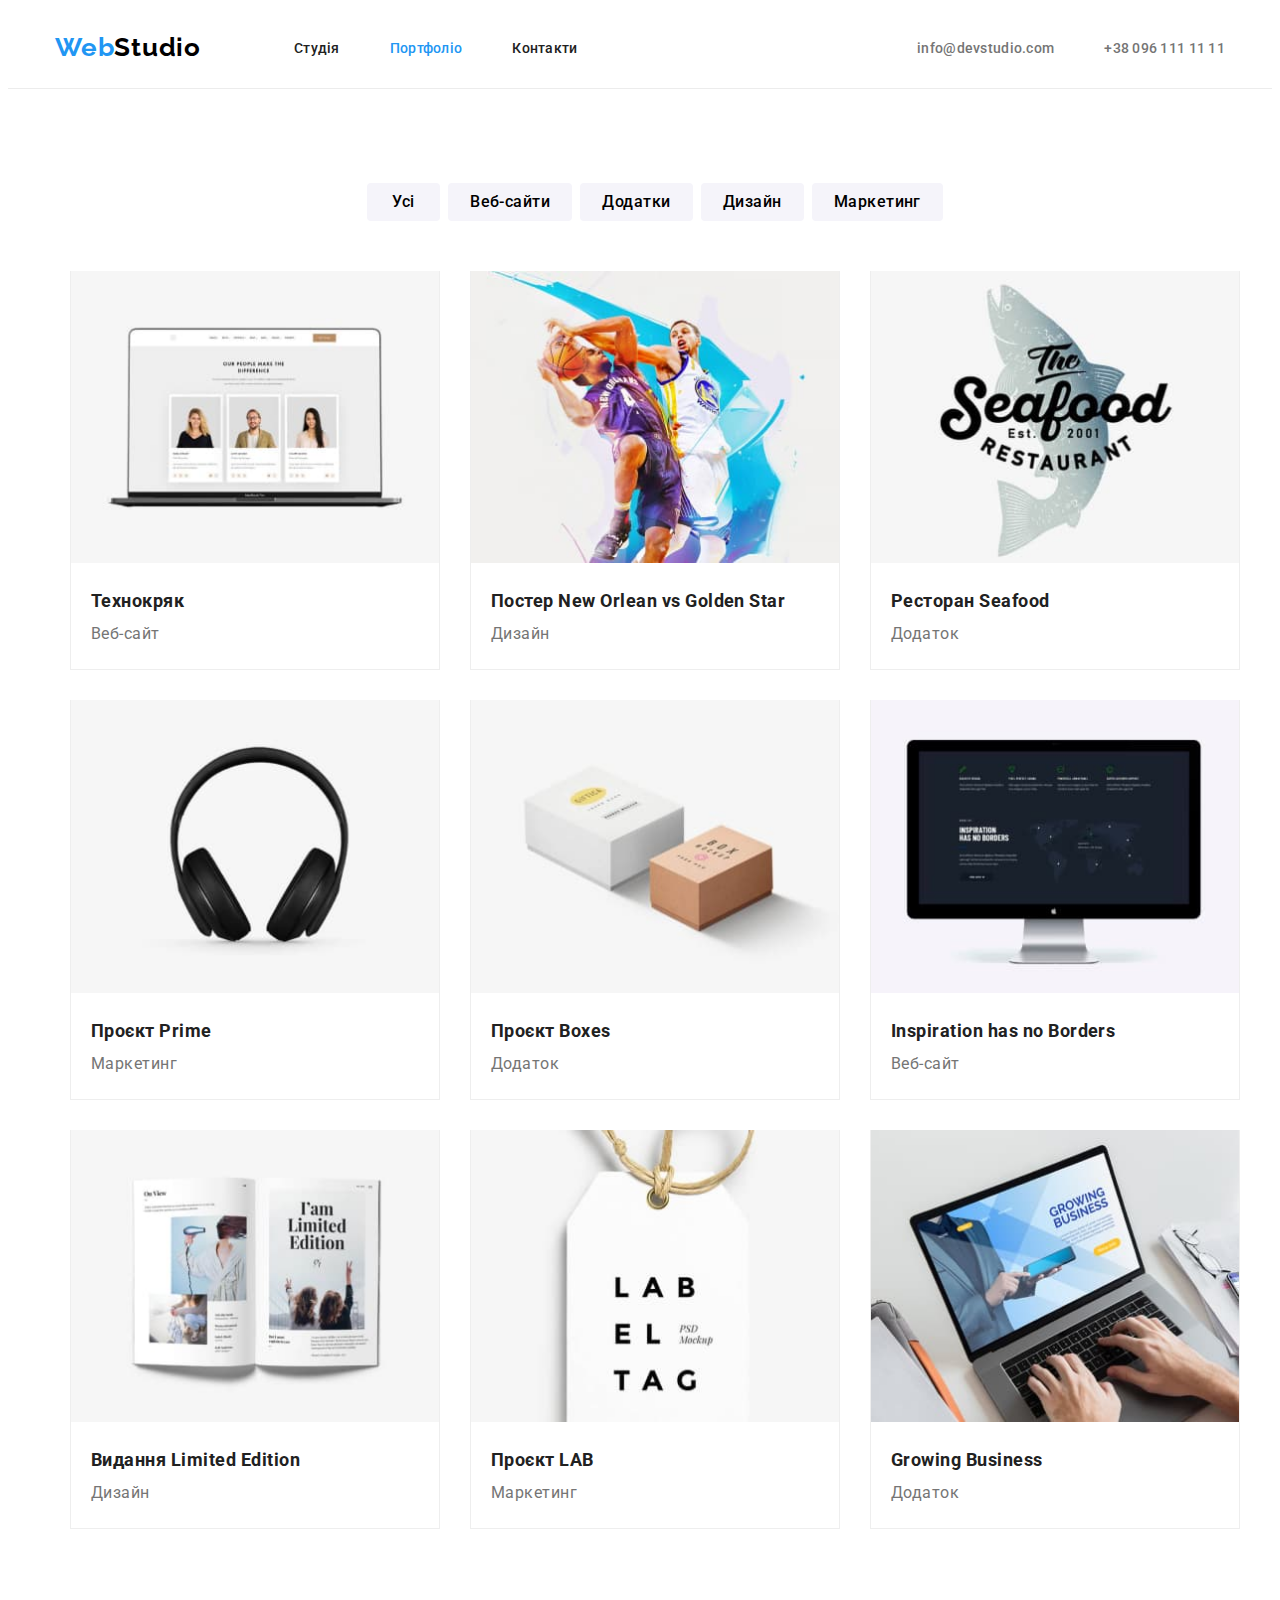
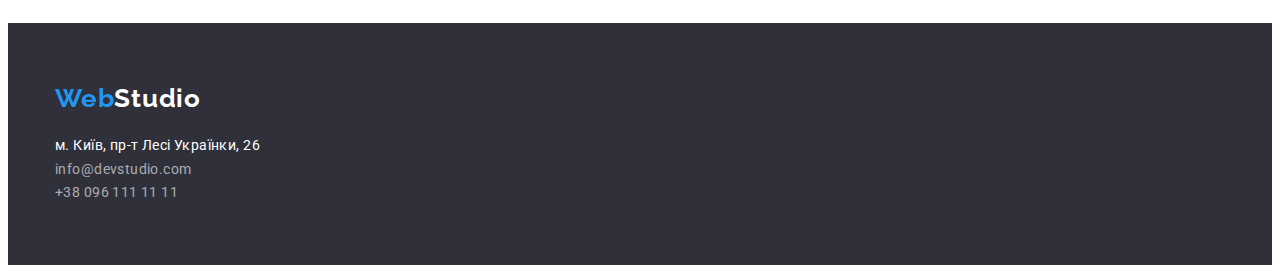
==== portfolio.html @ 22f0b0d0 "редагував згідно другою дз" ====
<!DOCTYPE html>
<html lang="uk">

<head>
  <meta charset="UTF-8" />
  <meta http-equiv="X-UA-Compatible" content="IE=edge" />
  <meta name="viewport" content="width=device-width, initial-scale=1.0" />
  <title>WebStudio-Portfolio</title>
  <link href="https://fonts.googleapis.com/css2?family=Raleway:wght@700&family=Roboto:wght@400;500;700;900&display=swap"
    rel="stylesheet" />
  <link rel="stylesheet" href="./css/styles.css" />
</head>

<body>
  <header class="header">
    <div class="container flex-container">
      <nav class="nav">

        <a href="./index.html" lang="en" class="logo"><span class="logo-link">Web</span><span></span>Studio</a>
        <ul class="nav-links list">
          <li class="item">
            <a href="./index.html" class="link">Студія</a>
          </li>
          <li class="item">
            <a href="./portfolio.html" class="link  current">Портфоліо</a>
          </li>
          <li class="item"><a href="" class="link">Контакти</a></li>
        </ul>
        

      </nav>
      <div class="contacts flex-container">
        <ul class="nav-contacts list">
          <li>
            <a href="mailto:info@devstudio.com" class="contact link link">info@devstudio.com</a>
          </li>
          <li>
            <a href="tel:+380961111111" class="contact link link">+38 096 111 11 11</a>
          </li>
        </ul>
      </div>
    </div>
  </header>
  <main>
    <section class="container section">
      <!-- Портфоліо -->
      <h1 class="visually-hidden">Портфоліо</h1>
      <div class="container">
        <ul class="buttons list">
          <li class="item">
            <button type="button" class="button primaru">Усі</button>
          </li>
          <li class="item">
            <button type="button" class="button primaru">Веб-сайти</button>
          </li>
          <li class="item">
            <button type="button" class="button primaru">Додатки</button>
          </li>
          <li class="item">
            <button type="button" class="button primaru">Дизайн</button>
          </li>
          <li class="item">
            <button type="button" class="button primaru">Маркетинг</button>
          </li>
        </ul>
      </div>
    
      <div class="container">
        <ul class="portfolio card-set">
          
          <li class="item border">
            <article class="card">
              <div class="card-portfolio">
                <a href="" class="portfolio-link link">
                  <img src="./images/portfolio/laptop.jpg" alt="ноутбук з зображенням веб-сторінки" width="370" />
                  <div class="text">
                    <h2>Технокряк</h2>
                    <p class="portfolio-subtitle">Веб-сайт</p>
                  </div>
                </a>
              </div>
            </article>
          </li>

          <li class="item border">
            <article class="card">
              <div class="card-portfolio">
                <a href="" class="portfolio-link link">
                  <img src="./images/portfolio/basketball.jpg" alt="два хлоаця грають в баскетбол" width="370" />
                  <!--не знаю як змінити мову на англійську, якщо в рядку перше слово "постер" українською  -->
                  <div class="text">
                    <h2>Постер New Orlean vs Golden Star</h2>
                    <p class="portfolio-subtitle">Дизайн</p>
                  </div>
                </a>
              </div>
            </article>
          </li>

          <li class="item border">
            <article class="card">
              <div class="card-portfolio">
                <a href="" class="portfolio-link link">
                  <img src="./images/portfolio/seafood.jpg"
                    alt="логотип ресторану з однотонним лососем на задньому фоні" width="370" />
                  <!-- те саме питання з мовою заголовку -->
                  <div class="text">
                    <h2>Ресторан Seafood</h2>
                    <p class="portfolio-subtitle">Додаток</p>
                  </div>
                </a>
              </div>
            </article>
          </li>

          <li class="item border">
            <article class="card">
              <div class="card-portfolio">
                <a href="" class="portfolio-link link">
                  <img src="./images/portfolio/headphones.jpg" alt="навушники" width="370" />
                  <div class="text">
                    <h2>Проєкт Prime</h2>
                    <p class="portfolio-subtitle">Маркетинг</p>
                  </div>
                </a>
              </div>
            </article>
          </li>

          <li class="item border">
            <article class="card">
              <div class="card-portfolio">
                <a href="" class="portfolio-link link">
                  <img src="./images/portfolio/boxes.jpg" alt="дві коробки" width="370" />
                  <div class="text">
                    <h2>Проєкт Boxes</h2>
                    <p class="portfolio-subtitle">Додаток</p>
                  </div>
                </a>
              </div>
            </article>
          </li>

          <li class="item border">
            <article class="card">
              <div class="card-portfolio">
                <a href="" class="portfolio-link link">
                  <img src="./images/portfolio/iMac.jpg" alt="комп'ютер відомої марки" width="370" />
                  <div class="text">
                    <h2 lang="en">Inspiration has no Borders</h2>
                    <p class="portfolio-subtitle">Веб-сайт</p>
                  </div>
                </a>
              </div>
            </article>
          </li>

          <li class="item border">
            <article class="card">
              <div class="card-portfolio">
                <a href="" class="portfolio-link link">
                  <img src="./images/portfolio/book.jpg" alt="журнал" width="370" />
                  <div class="text">
                    <h2>Видання Limited Edition</h2>
                    <p class="portfolio-subtitle">Дизайн</p>
                  </div>
                </a>
              </div>
            </article>
          </li>

          <li class="item border">
            <article class="card">
              <div class="card-portfolio">
                <a href="" class="portfolio-link link"><img src="./images/portfolio/lab.jpg"
                    alt="картонний ярлик з логотипом проєкту" width="370" />
                  <div class="text">
                    <h2>Проєкт LAB</h2>
                    <p class="portfolio-subtitle">Маркетинг</p>
                  </div>
                </a>
              </div>
            </article>
          </li>

          <li class="item border">
            <article class="card">
              <div class="card-portfolio">
                <a href="" class="portfolio-link link">
                  <img src="./images/portfolio/hands.jpg" alt="руки над клавіатурою ноутбуку" width="370" />
                  <div class="text">
                    <h2>Growing Business</h2>
                    <p class="portfolio-subtitle">Додаток</p>
                  </div>
                </a>
              </div>
            </article>
          </li>
        </ul>
      </div>
    </section>
  </main>
  <footer class="footer">
    <div class="container padding-footer">
      <a lang="en" href="./index.html" class="footer-logo"><span class="logo-link">Web</span>Studio</a>
      <address class="address">
        <ul class="address-links list">
          <li>
            <a href="https://goo.gl/maps/rEYh6PdM1hheBsNV8" class="link" target="_blank"
              rel="nooper noreferrer nofollow"><span class="map">м. Київ, пр-т Лесі Українки, 26</span></a>
          </li>
          <li>
            <a href="mailto:info@devstudio.com" class="contact link">info@devstudio.com</a>
          </li>
          <li>
            <a href="tel:+380961111111" class="contact link">+38 096 111 11 11</a>
          </li>
        </ul>
      </address>
    </div>
  </footer>
</body>

</html>
---- css/styles.css ----
/* акцент #2196F3 */
/* текст rgba(33, 33, 33, 1) */
/* параграфи та контакти в хедері rgba(117, 117, 117, 1) */
/* адресС АЛЕ НЕ КАРТА З АДРЕСОЮ БО АДРЕСА ПРОСТО БІЛА rgba(255, 255, 255, 0.6) */
/* другорядний колір фону #F5F4FA */

html {
  box-sizing: border-box;
}

*,
*::before,
*::after {
  box-sizing: inherit;
}

/* Решта коду */
:root {
  --primary-text-color: rgba(117, 117, 117, 1);
  --title-color: rgba(33, 33, 33, 1);
  --accent-color: rgba(33, 150, 243, 1);
  --button-color: var(--title-color);
  --button-background: rgba(245, 244, 250, 1);
  --bgc-secondary: rgba(245, 244, 250, 1);
  --common-bgc: rgba(255, 255, 255, 1);
  --footer-hero-bgc: rgba(47, 48, 58, 1);
  --portfolio-card-bgc: rgba(238, 238, 238, 1);
  --second-half-logo: rgba(0, 0, 0, 1);
  --address-link-color-footer: rgba(255, 255, 255, 0.6);
  --header-bottom-border: rgba(236, 236, 236, 1);
  --card-gap: 30px;
}

body {
  color: rgba(33, 33, 33, 1);
  /* background-color: var(--common-bgc); */
  font-family: Roboto, sans-serif;
  letter-spacing: 0.03em;
  /* font-size: 14; */
}

img {
  display: block;
  max-width: 100%;
  height: auto;
}

.container {
  width: 1200px;
  padding-left: 15px;
  padding-right: 15px;
  margin-right: auto;
  margin-left: auto;
  /* outline: 2px sloid red; */
}

.flex-container{
  display: flex;
  
  
}





/* параграфи в файлі index.html */
.features .text {
  color: rgba(117, 117, 117, 1);
  font-weight: 400;
  font-size: 14px;
  line-height: 1.7;
  padding: 0px 0px;
  margin: 0px 0px;
  letter-spacing: 0.03em;
}

/* загальна стилізація кнопок */
.button {
  cursor: pointer;
  font-weight: 500;
  font-size: 16px;
  border-radius: 4px;
  background-color: var(--button-background);
  border: 4px solid #f5f4fa;
  border: 1px solid transparent;

}



/* стилізація кнопок на сторінці портфоліо */

.button.primaru {

  font-family: inherit;
  background-color: var(--button-background);
  border: transparent;
  
  font-weight: 500;
  font-size: 16px;
  line-height: 1.6;
  padding: 6px 22px;
  text-align: center;
  min-width: 73px;
  text-align: center;
  letter-spacing: 0.03em;
  /* margin-top: 94px; */
}

.button.primaru:hover,
.button.primaru:active,
.button.primaru:focus {
  background-color: var(--accent-color);
  color: rgba(255, 255, 255, 1);
  box-shadow: 0px 3px 1px rgba(0, 0, 0, 0.1), 0px 1px 2px rgba(0, 0, 0, 0.08), 0px 2px 2px rgba(0, 0, 0, 0.12);
  border-radius: 4px;;
}

/* кнопка "замовити послугу" */
.button.secondary {
  padding: 10px 32px;
  


  background-color: var(--accent-color);
  color: rgba(255, 255, 255, 1);
  line-height: 1.87;
  font-weight: 700;
  min-width: 216px;
  text-align: center;
  box-shadow: 0px 4px 4px rgba(0, 0, 0, 0.15);

  border: 1px solid transparent;
  /* position: absolute;
    width: 216px;
    height: 50px;
    left: 692px;
    top: 430px; */
}

/* стилізація хедера */
.header {
  border-bottom: var(--header-bottom-border);
  border-bottom: 1px solid var(--header-bottom-border);
}

a.logo {
  color: var(--second-half-logo);
  padding-top: 24px;
  padding-bottom: 25px;
  margin-right: 93px;
  
}

.nav{
  margin-right: auto;
}

/* .logo:visited{
    color: (33, 33, 33, 1);
} */
.logo-link {
  color: rgba(33, 150, 243, 1);
}

/* cстилізація всіх заголовків */
h1,
h2,
h3,
h4,
h5,
h6 {
  
  margin: 0;
}

/* .nav-links .link{
  padding-top: 32px;
  margin-bottom: 32px;
} */
.hero>h1 {
  color: #fff;
  width: 696px;
  text-transform: uppercase;
}


/* оформлення шрифра для лого в футурі та хедері */
.logo,
.footer-logo {
  font-family: Raleway;
  font-size: 26px;
  font-weight: 700;
  line-height: 1.19;
  letter-spacing: 0.03em;
  text-align: left;
  text-decoration: none;

}
.footer .footer-logo {
  display: block;
  margin-bottom: 20px;
  
  color: #ffffff;


}





/* оформлення */
ul.nav-contacts.list {
  display: flex;
  padding-bottom: 0px;
  margin-left: auto;
  
}
ul.nav-contacts.list>li+li {
  margin-left: 50px;
}

.container > .nav{
  display: flex;
}



.nav-contacts .contact {
  display: block;

  font-weight: 500;
  padding-bottom: 32px;
  padding-top: 32px;

  color: rgba(117, 117, 117, 1);
  line-height: 1.17;
  font-size: 14px;
  letter-spacing: 0.02em;
  /* outline: 2px solid teal; */
}

.contact:hover,
.contact:focus {
  color: #2196f3;
}

/*-ПОСИЛАННЯ в хедері 
-стилізація блоку з головною навігацією на головній 
сторінці в хедері*/
.nav-links .link {
  display: block;

  font-weight: 500;
  padding-top: 32px;
  padding-bottom: 32px;

  color: rgba(33, 33, 33, 1);
  line-height: 1.17;
  font-size: 14px;
  letter-spacing: 0.02em;
  /* outline: 2px solid teal; */

}

.nav-links.list>.item.item:not(:last-child) {
  margin-right: 50px;

}

ul.nav-links.list {
  padding-bottom: 0px;
  margin-right: auto;
}



.nav-links .link:hover,
.link:focus {
  color: rgba(33, 150, 243, 1);
}

.nav-links .link.current {
  color: rgba(33, 150, 243, 1);
}

/* стилізація блоку герой */

.hero-title>h1 {
  color: #fff;
  /* line-height: 1.36px; */
  /* margin: 0 auto; */
  letter-spacing: 0.06em;
}


.hero.section{
  padding-top: 200px;
  padding-bottom: 200px;
}
.hero>.hero-title {
  
  width: 696px;
  font-weight: 900;
  font-size: 44px;
  margin-bottom: 30px;
  line-height: 1.36;
}

.hero {
  text-align: center;
  /* outline: 5px solid red; */
  padding-top: 200px;
  padding-bottom: 200px;

}

/* заголовки блоку "переваги" головної сторінки  */
.features-title {
  font-size: 14px;
  line-height: 1.14;
  /* padding-top: 92px; */
  margin-bottom: 10px;

}

/* фон hero footer */
.hero,
.footer {
  background-color: var(--footer-hero-bgc)
}

/* посилання в футері */
.map {
  color: #ffffff;
  font-size: 14px;
  line-height: 1.7;
  letter-spacing: 0.03em;

}

.map:hover,
.map:focus {
  color: #2196f3;
}

.address-links .contact {
  color: rgba(255, 255, 255, 0.6);
  font-size: 14px;
  line-height: 1.7;
  letter-spacing: 0.03em;
}

.address-links .contact:hover,
.contact:focus {
  color: #2196f3;
}



/* оформлення фону для секції team початкової сторінки */

.team.bgc {
  background-color: var(--bgc-secondary);


  /* HELP!!!!!!!! Я НЕ РОЗУМІЮ ЧОГО НЕ ПЕРЕЗАПИСУЄТЬСЯ КОЛІР ДЛЯ ЦІЄЇ СЕКЦІЇ, А НАСТЛІДУЄЬБСЯ З body. у тегу 
  .team.bgc специфічність 20, а body - 1 */

}

/* оформлення заголовків h2 */
.section-title {
  /* padding-top: 94px; */
  margin-bottom: 50px;

  color: rgba(33, 33, 33, 1);
  font-weight: 700;
  font-size: 36px;
  line-height: 1.16;
  text-align: center;
  letter-spacing: 0.03em;

  /* text-align: center; */
}

div.card-content{
  margin-top: 30px;
  margin-bottom: 30px;
}

.team .card-text {
  margin-top: 0;
  margin-bottom: 0;
  color: #757575;
  font-size: 16px;
  line-height: 1.18;
  letter-spacing: 0.03em;
  text-align: center;

}



.team .card-heading {
  margin-bottom: 10px;
  font-weight: 500;
  font-size: 16px;
  line-height: 1.18;
  letter-spacing: 0.03em;
  text-align: center;
  color: #212121;
}
.team .item{
  background: #FFFFFF;
/* material shadow v1 */
  min-width: 270px;
  

  border-radius: 0px 0px 4px 4px;
  box-shadow: 0px 1px 3px rgba(0, 0, 0, 0.12), 0px 1px 1px rgba(0, 0, 0, 0.14), 0px 2px 1px rgba(0, 0, 0, 0.2);
}

.portfolio a {
  color: var(--title-color);
}

/* margin-top утиліта */
/* .list>.margin{
  margin-top: 50px;
} */
/* утіліта для видалення оформлення списку */
.list {
  list-style: none;
  padding-top: 0;
  padding-left: 0;


}


/* утілітка для оформлення посиланнь */
.link {
  text-decoration: none;
}
/* .ul .address-links{
    text-align: left;
} */
.visually-hidden {
  position: absolute;
  white-space: nowrap;
  width: 1px;
  height: 1px;
  overflow: hidden;
  border: 0;
  padding: 0;
  clip: rect(0 0 0 0);
  clip-path: inset(50%);
  margin: -1px;
}

/* редагування стилю тексту на сторінці портфоліо */
.portfolio-link {
  font-size: 18px;
}

.portfolio p {
  font-size: 16px;
  color: 
  rgba(117, 117, 117, 1);
  line-height: 1.87;
  margin-top: 0;
  margin-bottom: 0;
}

.portfolio h2 {
  color: rgba(33, 33, 33, 1);
  font-weight: 700;
  font-size: 18px;
  line-height: 2;
}



/* .list-portfolio {
  padding-top: 94px;
  padding-bottom: 50px;
  margin-left: 0;
} */

body ul {
  margin-top: 0;
  margin-bottom: 0;
  margin-left: 0;
}

address {
  font-style: normal;
}



/* .portfolio>.item:nth-child(2n+1){
  background-color: var(--bgc-secondary)
} */

.buttons {
  display: flex;
  justify-content: center;
  margin-bottom: 50px;
}

/* .flex {
  display: flex;
  flex-direction: row;
  align-items: srart;
  justify-content: space-around;
  padding-left: 215px;
  padding-right: 215px;
  padding-bottom: 94px;
} */

.features .item{
  width: 270px;
}

.features .item:not(:last-child) {
  margin-right: 30px;
}

.button-item:not(:last-child) {
  margin-right: 8px;
}

/* індекс хтмл наша команда */
ul.list.function-marg {
  display: flex;
  margin: 0;
  padding: 0;
  
  


}

ul.list .item:not(:last-child) {
  margin-right: 30px;
}

/* .nav-contacts.list{
  display: flex;
  justify-content: end;
  align-items: flex-start;
} */
/* .nav-links.list{
  display: flex;
  justify-content: center;
  align-items: flex-start;
} */

/* відступи в картинках блоку чим займаємося */
.work-item:not(:last-child) {
  margin-right: 30px;

}
.work-item{
  width: 370px;
}

.nav-container .nav-links.list {
  display: block;
  flex-direction: row;
  justify-content: center;

}

/* кнопки фільтри на портфоліо */
.buttons.list>.item:not(:last-child) {
  margin-right: 8px;

}

/* .container>ul.portfolio{ */

/* } */




/* ul.portfolio{
  outline: 2px solid red;
} */

.card-set {
  padding: 0px;
  margin: 0px;
  list-style: none;

  display: flex;
  flex-wrap: wrap;
  /* padding-bottom: 94px; */

  margin-top: calc(-1*var(--card-gap));
  margin-left: calc(-1*var(--card-gap));
  /* outline: red 2px solid; */


}

.portfolio.card-set .item {

  flex-basis: calc(100%/3 - var(--card-gap));
  margin-left: var(--card-gap);
  margin-top: var(--card-gap);
}

/* ul.portfolio>.item:not(:last-child){
  margin-right: 30px;
} */
.nav-links.list {
  display: flex;
  justify-content: flex-start;
  align-items: center;
  /* outline: 2px solid red; */

}



.border {
  border-right: 1px solid #EEEEEE;
  border-left: 1px solid #EEEEEE;
  border-bottom: 1px solid #EEEEEE;

}

.section {
  padding-top: 94px;
  padding-bottom: 94px;
}
.container .section{
  padding-bottom: 94px;
}

/* -прибрати падінг кнопок
-продивитися де ще можна прибрати
-можливо зробити окрему утиліту сектіон де відступи 94 вгорі та низу  
а там де не 94 то так і залишити
-окрема утиліта з нижнім падингом

*/
.padding-footer{
  padding-top: 60px;
  padding-bottom: 60px;
}

.text{
  margin-top: 20px;
  margin-bottom: 20px;
  padding-right: 20px;
  padding-left: 20px;
}
/* Це утиліта для портфоліо де треба ПЕРЕНЕСТИ ВСЕ В ОДНУ СЕКЦІЮ до цього тут був падінг */
.set-padding {
  margin-top: 50px;
}
.set-top-padding{
  padding-top: 94px;
}
.section-features{
  padding-top: 0;
  padding-bottom: 94px;
}
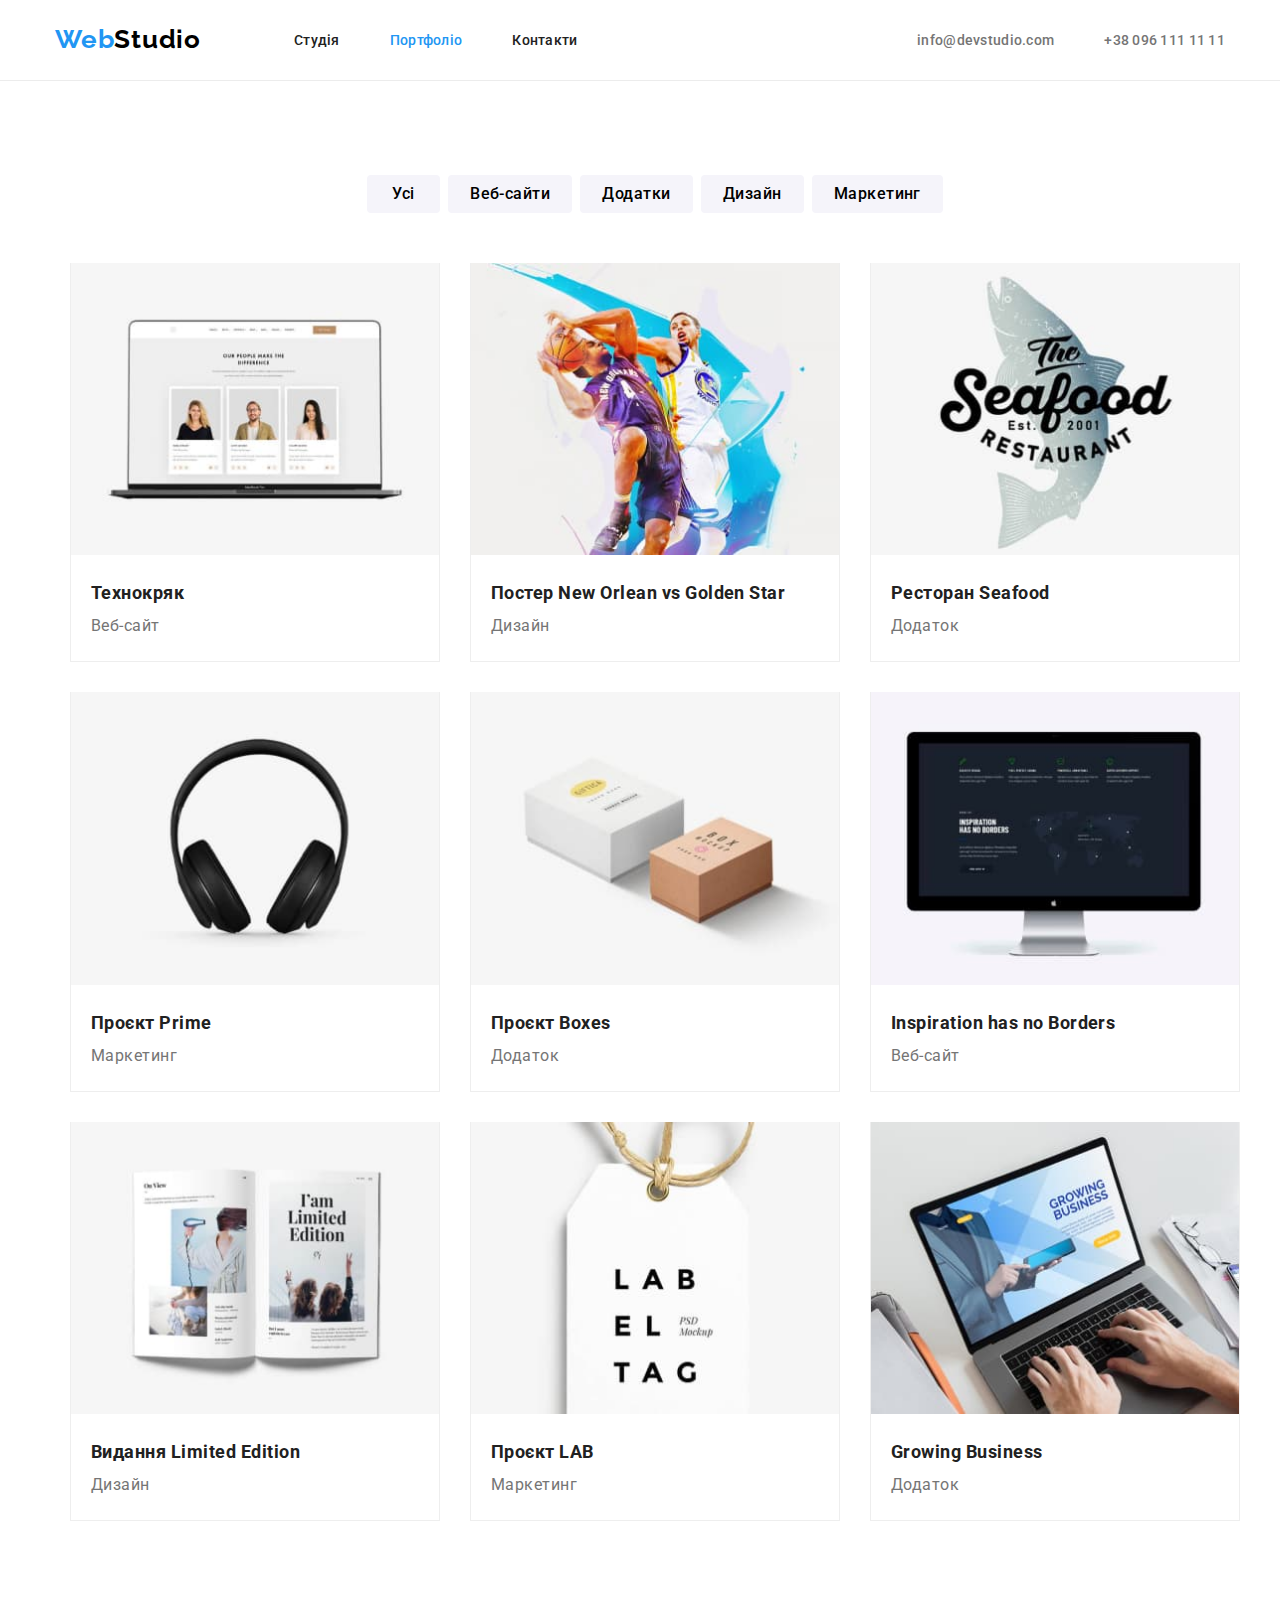
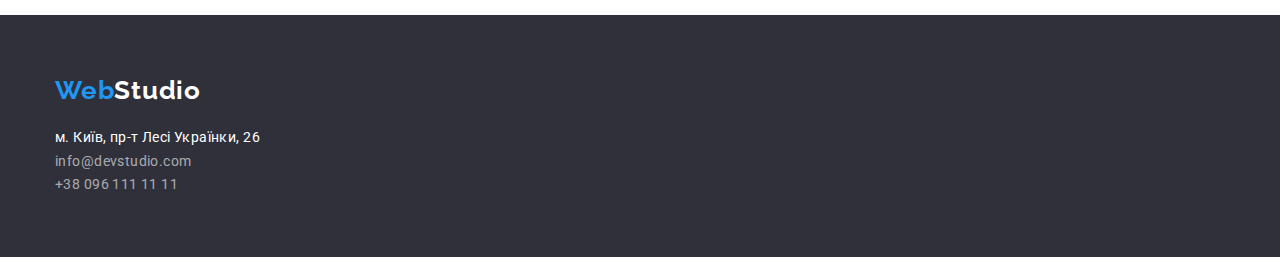
==== commit a0066b8e: "lang + colors" ====
--- a/portfolio.html
+++ b/portfolio.html
@@ -8,6 +8,8 @@
   <title>WebStudio-Portfolio</title>
   <link href="https://fonts.googleapis.com/css2?family=Raleway:wght@700&family=Roboto:wght@400;500;700;900&display=swap"
     rel="stylesheet" />
+  <link rel="stylesheet"
+    href="https://cdnjs.cloudflare.com/ajax/libs/modern-normalize/1.1.0/modern-normalize.min.css" />
   <link rel="stylesheet" href="./css/styles.css" />
 </head>
 
@@ -15,19 +17,16 @@
   <header class="header">
     <div class="container flex-container">
       <nav class="nav">
-
         <a href="./index.html" lang="en" class="logo"><span class="logo-link">Web</span><span></span>Studio</a>
         <ul class="nav-links list">
           <li class="item">
             <a href="./index.html" class="link">Студія</a>
           </li>
           <li class="item">
-            <a href="./portfolio.html" class="link  current">Портфоліо</a>
+            <a href="./portfolio.html" class="link current">Портфоліо</a>
           </li>
           <li class="item"><a href="" class="link">Контакти</a></li>
         </ul>
-        
-
       </nav>
       <div class="contacts flex-container">
         <ul class="nav-contacts list">
@@ -64,10 +63,9 @@
           </li>
         </ul>
       </div>
-    
+
       <div class="container">
         <ul class="portfolio card-set">
-          
           <li class="item border">
             <article class="card">
               <div class="card-portfolio">
@@ -89,7 +87,7 @@
                   <img src="./images/portfolio/basketball.jpg" alt="два хлоаця грають в баскетбол" width="370" />
                   <!--не знаю як змінити мову на англійську, якщо в рядку перше слово "постер" українською  -->
                   <div class="text">
-                    <h2>Постер New Orlean vs Golden Star</h2>
+                    <h2>Постер <span lang="en">New Orlean vs Golden Star</span></h2>
                     <p class="portfolio-subtitle">Дизайн</p>
                   </div>
                 </a>
@@ -105,7 +103,7 @@
                     alt="логотип ресторану з однотонним лососем на задньому фоні" width="370" />
                   <!-- те саме питання з мовою заголовку -->
                   <div class="text">
-                    <h2>Ресторан Seafood</h2>
+                    <h2>Ресторан <span lang="en">Seafood</span></h2>
                     <p class="portfolio-subtitle">Додаток</p>
                   </div>
                 </a>
@@ -119,7 +117,7 @@
                 <a href="" class="portfolio-link link">
                   <img src="./images/portfolio/headphones.jpg" alt="навушники" width="370" />
                   <div class="text">
-                    <h2>Проєкт Prime</h2>
+                    <h2>Проєкт <span lang="en">Prime</span></h2>
                     <p class="portfolio-subtitle">Маркетинг</p>
                   </div>
                 </a>
@@ -133,7 +131,7 @@
                 <a href="" class="portfolio-link link">
                   <img src="./images/portfolio/boxes.jpg" alt="дві коробки" width="370" />
                   <div class="text">
-                    <h2>Проєкт Boxes</h2>
+                    <h2>Проєкт <span lang="en">Boxes</span></h2>
                     <p class="portfolio-subtitle">Додаток</p>
                   </div>
                 </a>
@@ -161,7 +159,7 @@
                 <a href="" class="portfolio-link link">
                   <img src="./images/portfolio/book.jpg" alt="журнал" width="370" />
                   <div class="text">
-                    <h2>Видання Limited Edition</h2>
+                    <h2>Видання <span lang="en">Limited Edition</span></h2>
                     <p class="portfolio-subtitle">Дизайн</p>
                   </div>
                 </a>
@@ -175,7 +173,7 @@
                 <a href="" class="portfolio-link link"><img src="./images/portfolio/lab.jpg"
                     alt="картонний ярлик з логотипом проєкту" width="370" />
                   <div class="text">
-                    <h2>Проєкт LAB</h2>
+                    <h2>Проєкт <span lang="en">LAB</span></h2>
                     <p class="portfolio-subtitle">Маркетинг</p>
                   </div>
                 </a>
@@ -189,7 +187,7 @@
                 <a href="" class="portfolio-link link">
                   <img src="./images/portfolio/hands.jpg" alt="руки над клавіатурою ноутбуку" width="370" />
                   <div class="text">
-                    <h2>Growing Business</h2>
+                    <h2 lang="en">Growing Business</h2>
                     <p class="portfolio-subtitle">Додаток</p>
                   </div>
                 </a>
--- a/css/styles.css
+++ b/css/styles.css
@@ -24,7 +24,7 @@
   --bgc-secondary: rgba(245, 244, 250, 1);
   --common-bgc: rgba(255, 255, 255, 1);
   --footer-hero-bgc: rgba(47, 48, 58, 1);
-  --portfolio-card-bgc: rgba(238, 238, 238, 1);
+  --portfolio-card-border-color: rgba(238, 238, 238, 1);
   --second-half-logo: rgba(0, 0, 0, 1);
   --address-link-color-footer: rgba(255, 255, 255, 0.6);
   --header-bottom-border: rgba(236, 236, 236, 1);
@@ -32,11 +32,11 @@
 }
 
 body {
-  color: rgba(33, 33, 33, 1);
-  /* background-color: var(--common-bgc); */
+  color: var(--title-color);
+  background-color: #ffffff;
   font-family: Roboto, sans-serif;
   letter-spacing: 0.03em;
-  /* font-size: 14; */
+  font-size: 14;
 }
 
 img {
@@ -66,7 +66,7 @@
 
 /* параграфи в файлі index.html */
 .features .text {
-  color: rgba(117, 117, 117, 1);
+  color: var(--primary-text-color);
   font-weight: 400;
   font-size: 14px;
   line-height: 1.7;
@@ -82,8 +82,9 @@
   font-size: 16px;
   border-radius: 4px;
   background-color: var(--button-background);
-  border: 4px solid #f5f4fa;
+  /* border: 4px solid #f5f4fa; */
   border: 1px solid transparent;
+  
 
 }
 
@@ -105,7 +106,7 @@
   min-width: 73px;
   text-align: center;
   letter-spacing: 0.03em;
-  /* margin-top: 94px; */
+  
 }
 
 .button.primaru:hover,
@@ -130,8 +131,7 @@
   min-width: 216px;
   text-align: center;
   box-shadow: 0px 4px 4px rgba(0, 0, 0, 0.15);
-
-  border: 1px solid transparent;
+  
   /* position: absolute;
     width: 216px;
     height: 50px;
@@ -139,7 +139,28 @@
     top: 430px; */
 }
 
+
+
+/* .buttons:nth-child(1){
+  min-width: 73;  
+}
+.buttons:nth-child(2){
+  min-width: 125px;  
+}
+.buttons:nth-child(3){
+  min-width: 102px;  
+}
+.buttons:nth-child(4){
+  }
+.buttons:nth-child(5){
+  }
+.buttons:nth-child(6){
+  } */
+
 /* стилізація хедера */
+
+
+
 .header {
   border-bottom: var(--header-bottom-border);
   border-bottom: 1px solid var(--header-bottom-border);
@@ -161,7 +182,7 @@
     color: (33, 33, 33, 1);
 } */
 .logo-link {
-  color: rgba(33, 150, 243, 1);
+  color: var(--accent-color);
 }
 
 /* cстилізація всіх заголовків */
@@ -235,7 +256,7 @@
   padding-bottom: 32px;
   padding-top: 32px;
 
-  color: rgba(117, 117, 117, 1);
+  color: var(--primary-text-color);
   line-height: 1.17;
   font-size: 14px;
   letter-spacing: 0.02em;
@@ -244,7 +265,7 @@
 
 .contact:hover,
 .contact:focus {
-  color: #2196f3;
+  color: var(--accent-color);
 }
 
 /*-ПОСИЛАННЯ в хедері 
@@ -257,7 +278,7 @@
   padding-top: 32px;
   padding-bottom: 32px;
 
-  color: rgba(33, 33, 33, 1);
+  color:var(--title-color);
   line-height: 1.17;
   font-size: 14px;
   letter-spacing: 0.02em;
@@ -279,11 +300,11 @@
 
 .nav-links .link:hover,
 .link:focus {
-  color: rgba(33, 150, 243, 1);
+  color: var(--accent-color);
 }
 
 .nav-links .link.current {
-  color: rgba(33, 150, 243, 1);
+  color: var(--accent-color);
 }
 
 /* стилізація блоку герой */
@@ -343,7 +364,7 @@
 
 .map:hover,
 .map:focus {
-  color: #2196f3;
+  color: var(--accent-color);
 }
 
 .address-links .contact {
@@ -355,7 +376,7 @@
 
 .address-links .contact:hover,
 .contact:focus {
-  color: #2196f3;
+  color: var(--accent-color);
 }
 
 
@@ -376,7 +397,7 @@
   /* padding-top: 94px; */
   margin-bottom: 50px;
 
-  color: rgba(33, 33, 33, 1);
+  color: var(--title-color);
   font-weight: 700;
   font-size: 36px;
   line-height: 1.16;
@@ -394,7 +415,7 @@
 .team .card-text {
   margin-top: 0;
   margin-bottom: 0;
-  color: #757575;
+  color: var(--primary-text-color);
   font-size: 16px;
   line-height: 1.18;
   letter-spacing: 0.03em;
@@ -411,7 +432,7 @@
   line-height: 1.18;
   letter-spacing: 0.03em;
   text-align: center;
-  color: #212121;
+  color: var(--title-color);
 }
 .team .item{
   background: #FFFFFF;
@@ -468,15 +489,14 @@
 
 .portfolio p {
   font-size: 16px;
-  color: 
-  rgba(117, 117, 117, 1);
+  color: var(--primary-text-color);
   line-height: 1.87;
   margin-top: 0;
   margin-bottom: 0;
 }
 
 .portfolio h2 {
-  color: rgba(33, 33, 33, 1);
+  color: var(--title-color);
   font-weight: 700;
   font-size: 18px;
   line-height: 2;
@@ -630,9 +650,9 @@
 
 
 .border {
-  border-right: 1px solid #EEEEEE;
-  border-left: 1px solid #EEEEEE;
-  border-bottom: 1px solid #EEEEEE;
+  border-right: 1px solid var(--portfolio-card-border-color);
+  border-left: 1px solid var(--portfolio-card-border-color);
+  border-bottom: 1px solid var(--portfolio-card-border-color);
 
 }
 
@@ -661,6 +681,7 @@
   margin-bottom: 20px;
   padding-right: 20px;
   padding-left: 20px;
+  
 }
 /* Це утиліта для портфоліо де треба ПЕРЕНЕСТИ ВСЕ В ОДНУ СЕКЦІЮ до цього тут був падінг */
 .set-padding {
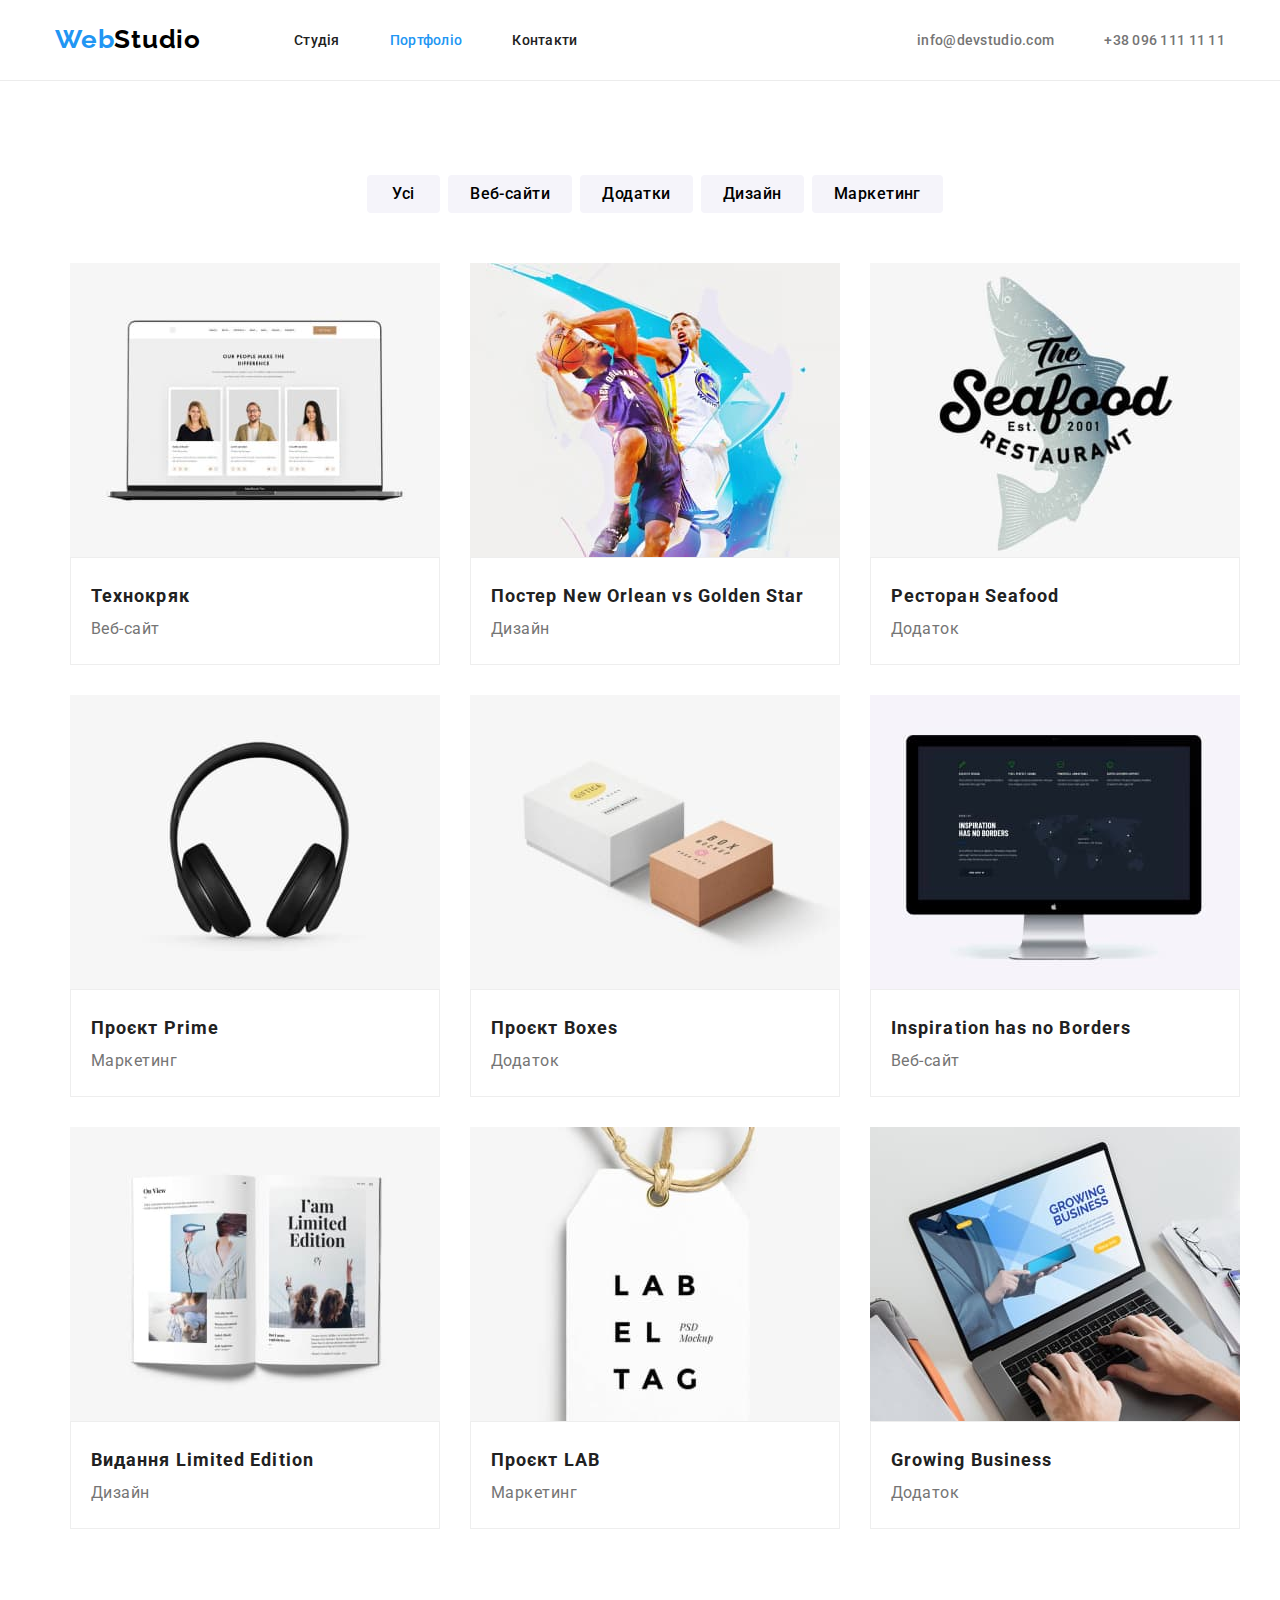
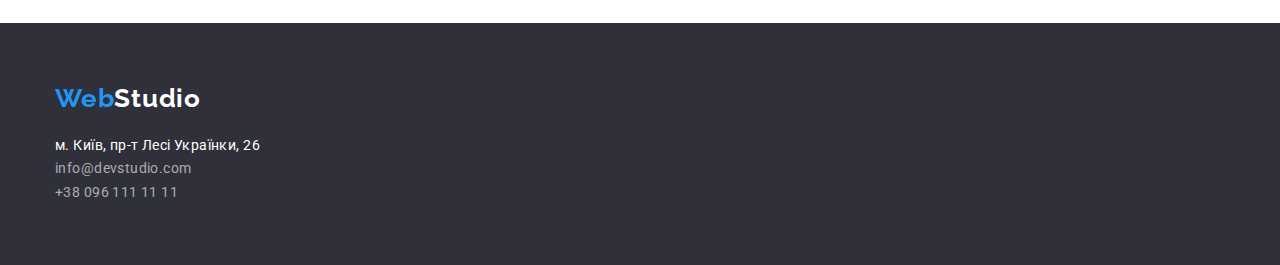
==== commit 08c7995b: "cards: structure, border" ====
--- a/portfolio.html
+++ b/portfolio.html
@@ -66,132 +66,137 @@
 
       <div class="container">
         <ul class="portfolio card-set">
-          <li class="item border">
-            <article class="card">
-              <div class="card-portfolio">
+
+
+          <li class="item border">
+            <article class="card">
+              <a href="" class="portfolio-link link">
+                <img src="./images/portfolio/laptop.jpg" alt="ноутбук з зображенням веб-сторінки" width="370" />
+              <!-- </a>
+              <a href="" class="portfolio-link link"> -->
+                <div class="text">
+                  <h2 class="text-title">Технокряк</h2>
+                  <p class="portfolio-subtitle">Веб-сайт</p>
+                </div>
+              </a>
+
+            </article>
+          </li>
+
+          <li class="item border">
+            <article class="card">
+              <a href="" class="portfolio-link link">
+                <img src="./images/portfolio/basketball.jpg" alt="два хлоаця грають в баскетбол" width="370" />
+              <!-- </a>
+              <a href="" class="portfolio-link link"> -->
+                <div class="text">
+                  <h2 class="text-title">Постер <span lang="en">New Orlean vs Golden Star</span></h2>
+                  <p class="portfolio-subtitle">Дизайн</p>
+                </div>
+              </a>
+            </article>
+          </li>
+
+          <li class="item border">
+            <article class="card">
+              <a href="" class="portfolio-link link">
+                <img src="./images/portfolio/seafood.jpg" alt="логотип ресторану з однотонним лососем на задньому фоні"
+                  width="370" />
+              <!-- </a>
+              <a href="" class="portfolio-link link"> -->
+                <div class="text">
+                  <h2 class="text-title">Ресторан <span lang="en">Seafood</span></h2>
+                  <p class="portfolio-subtitle">Додаток</p>
+                </div>
+              </a>
+            </article>
+          </li>
+
+          <li class="item border">
+            <article class="card">
+              <a href="" class="portfolio-link link">
+                <img src="./images/portfolio/headphones.jpg" alt="навушники" width="370" />
+              <!-- </a>
+
+              <a href="" class="portfolio-link link"> -->
+                <div class="text">
+                  <h2 class="text-title">Проєкт <span lang="en">Prime</span></h2>
+                  <p class="portfolio-subtitle">Маркетинг</p>
+                </div>
+              </a>
+
+            </article>
+          </li>
+
+          <li class="item border">
+            <article class="card">
+              <a href="" class="portfolio-link link">
+                <img src="./images/portfolio/boxes.jpg" alt="дві коробки" width="370" />
+              <!-- </a>
+              <a href="" class="portfolio-link link"> -->
+                <div class="text">
+                  <h2 class="text-title">Проєкт <span lang="en">Boxes</span></h2>
+                  <p class="portfolio-subtitle">Додаток</p>
+                </div>
+              </a>
+
+            </article>
+          </li>
+
+          <li class="item border">
+            <article class="card">
+              <a href="" class="portfolio-link link">
+                <img src="./images/portfolio/iMac.jpg" alt="комп'ютер відомої марки" width="370" />
+              <!-- </a>
+              <a href="" class="portfolio-link link"> -->
+                <div class="text">
+                  <h2 class="text-title" lang="en">Inspiration has no Borders</h2>
+                  <p class="portfolio-subtitle">Веб-сайт</p>
+                </div>
+              </a>
+            </article>
+          </li>
+
+          <li class="item border">
+            <article class="card">
+              <a href="" class="portfolio-link link">
+                <img src="./images/portfolio/book.jpg" alt="журнал" width="370" />
+              <!-- </a>
+              <a href="" class="portfolio-link link"> -->
+                <div class="text">
+                  <h2 class="text-title">Видання <span lang="en">Limited Edition</span></h2>
+                  <p class="portfolio-subtitle">Дизайн</p>
+                </div>
+              </a>
+
+            </article>
+          </li>
+
+          <li class="item border">
+            <article class="card">
+              <a href="" class="portfolio-link link">
+                <img src="./images/portfolio/lab.jpg" alt="картонний ярлик з логотипом проєкту" width="370" />
+              <!-- </a>
+              <a href="" class="portfolio-link link"> -->
+                <div class="text">
+                  <h2 class="text-title">Проєкт <span lang="en">LAB</span></h2>
+                  <p class="portfolio-subtitle">Маркетинг</p>
+                </div>
+              </a>
+            </article>
+          </li>
+
+          <li class="item border">
+            <article class="card">
                 <a href="" class="portfolio-link link">
-                  <img src="./images/portfolio/laptop.jpg" alt="ноутбук з зображенням веб-сторінки" width="370" />
+                  <img src="./images/portfolio/hands.jpg" alt="руки над клавіатурою ноутбуку" width="370" />
+                <!-- </a>
+                <a href="" class="portfolio-link link"> -->
                   <div class="text">
-                    <h2>Технокряк</h2>
-                    <p class="portfolio-subtitle">Веб-сайт</p>
-                  </div>
-                </a>
-              </div>
-            </article>
-          </li>
-
-          <li class="item border">
-            <article class="card">
-              <div class="card-portfolio">
-                <a href="" class="portfolio-link link">
-                  <img src="./images/portfolio/basketball.jpg" alt="два хлоаця грають в баскетбол" width="370" />
-                  <!--не знаю як змінити мову на англійську, якщо в рядку перше слово "постер" українською  -->
-                  <div class="text">
-                    <h2>Постер <span lang="en">New Orlean vs Golden Star</span></h2>
-                    <p class="portfolio-subtitle">Дизайн</p>
-                  </div>
-                </a>
-              </div>
-            </article>
-          </li>
-
-          <li class="item border">
-            <article class="card">
-              <div class="card-portfolio">
-                <a href="" class="portfolio-link link">
-                  <img src="./images/portfolio/seafood.jpg"
-                    alt="логотип ресторану з однотонним лососем на задньому фоні" width="370" />
-                  <!-- те саме питання з мовою заголовку -->
-                  <div class="text">
-                    <h2>Ресторан <span lang="en">Seafood</span></h2>
+                    <h2 class="text-title" lang="en">Growing Business</h2>
                     <p class="portfolio-subtitle">Додаток</p>
                   </div>
                 </a>
-              </div>
-            </article>
-          </li>
-
-          <li class="item border">
-            <article class="card">
-              <div class="card-portfolio">
-                <a href="" class="portfolio-link link">
-                  <img src="./images/portfolio/headphones.jpg" alt="навушники" width="370" />
-                  <div class="text">
-                    <h2>Проєкт <span lang="en">Prime</span></h2>
-                    <p class="portfolio-subtitle">Маркетинг</p>
-                  </div>
-                </a>
-              </div>
-            </article>
-          </li>
-
-          <li class="item border">
-            <article class="card">
-              <div class="card-portfolio">
-                <a href="" class="portfolio-link link">
-                  <img src="./images/portfolio/boxes.jpg" alt="дві коробки" width="370" />
-                  <div class="text">
-                    <h2>Проєкт <span lang="en">Boxes</span></h2>
-                    <p class="portfolio-subtitle">Додаток</p>
-                  </div>
-                </a>
-              </div>
-            </article>
-          </li>
-
-          <li class="item border">
-            <article class="card">
-              <div class="card-portfolio">
-                <a href="" class="portfolio-link link">
-                  <img src="./images/portfolio/iMac.jpg" alt="комп'ютер відомої марки" width="370" />
-                  <div class="text">
-                    <h2 lang="en">Inspiration has no Borders</h2>
-                    <p class="portfolio-subtitle">Веб-сайт</p>
-                  </div>
-                </a>
-              </div>
-            </article>
-          </li>
-
-          <li class="item border">
-            <article class="card">
-              <div class="card-portfolio">
-                <a href="" class="portfolio-link link">
-                  <img src="./images/portfolio/book.jpg" alt="журнал" width="370" />
-                  <div class="text">
-                    <h2>Видання <span lang="en">Limited Edition</span></h2>
-                    <p class="portfolio-subtitle">Дизайн</p>
-                  </div>
-                </a>
-              </div>
-            </article>
-          </li>
-
-          <li class="item border">
-            <article class="card">
-              <div class="card-portfolio">
-                <a href="" class="portfolio-link link"><img src="./images/portfolio/lab.jpg"
-                    alt="картонний ярлик з логотипом проєкту" width="370" />
-                  <div class="text">
-                    <h2>Проєкт <span lang="en">LAB</span></h2>
-                    <p class="portfolio-subtitle">Маркетинг</p>
-                  </div>
-                </a>
-              </div>
-            </article>
-          </li>
-
-          <li class="item border">
-            <article class="card">
-              <div class="card-portfolio">
-                <a href="" class="portfolio-link link">
-                  <img src="./images/portfolio/hands.jpg" alt="руки над клавіатурою ноутбуку" width="370" />
-                  <div class="text">
-                    <h2 lang="en">Growing Business</h2>
-                    <p class="portfolio-subtitle">Додаток</p>
-                  </div>
-                </a>
-              </div>
             </article>
           </li>
         </ul>
--- a/css/styles.css
+++ b/css/styles.css
@@ -493,13 +493,15 @@
   line-height: 1.87;
   margin-top: 0;
   margin-bottom: 0;
-}
-
-.portfolio h2 {
+  letter-spacing: 0.03em;
+}
+
+.text-title {
   color: var(--title-color);
   font-weight: 700;
   font-size: 18px;
   line-height: 2;
+  letter-spacing: 0.06em;
 }
 
 
@@ -649,12 +651,7 @@
 
 
 
-.border {
-  border-right: 1px solid var(--portfolio-card-border-color);
-  border-left: 1px solid var(--portfolio-card-border-color);
-  border-bottom: 1px solid var(--portfolio-card-border-color);
-
-}
+
 
 .section {
   padding-top: 94px;
@@ -677,8 +674,11 @@
 }
 
 .text{
-  margin-top: 20px;
-  margin-bottom: 20px;
+  
+  
+  border: 1px solid var(--portfolio-card-border-color);
+  padding-top: 20px;
+  padding-bottom: 20px;
   padding-right: 20px;
   padding-left: 20px;
   
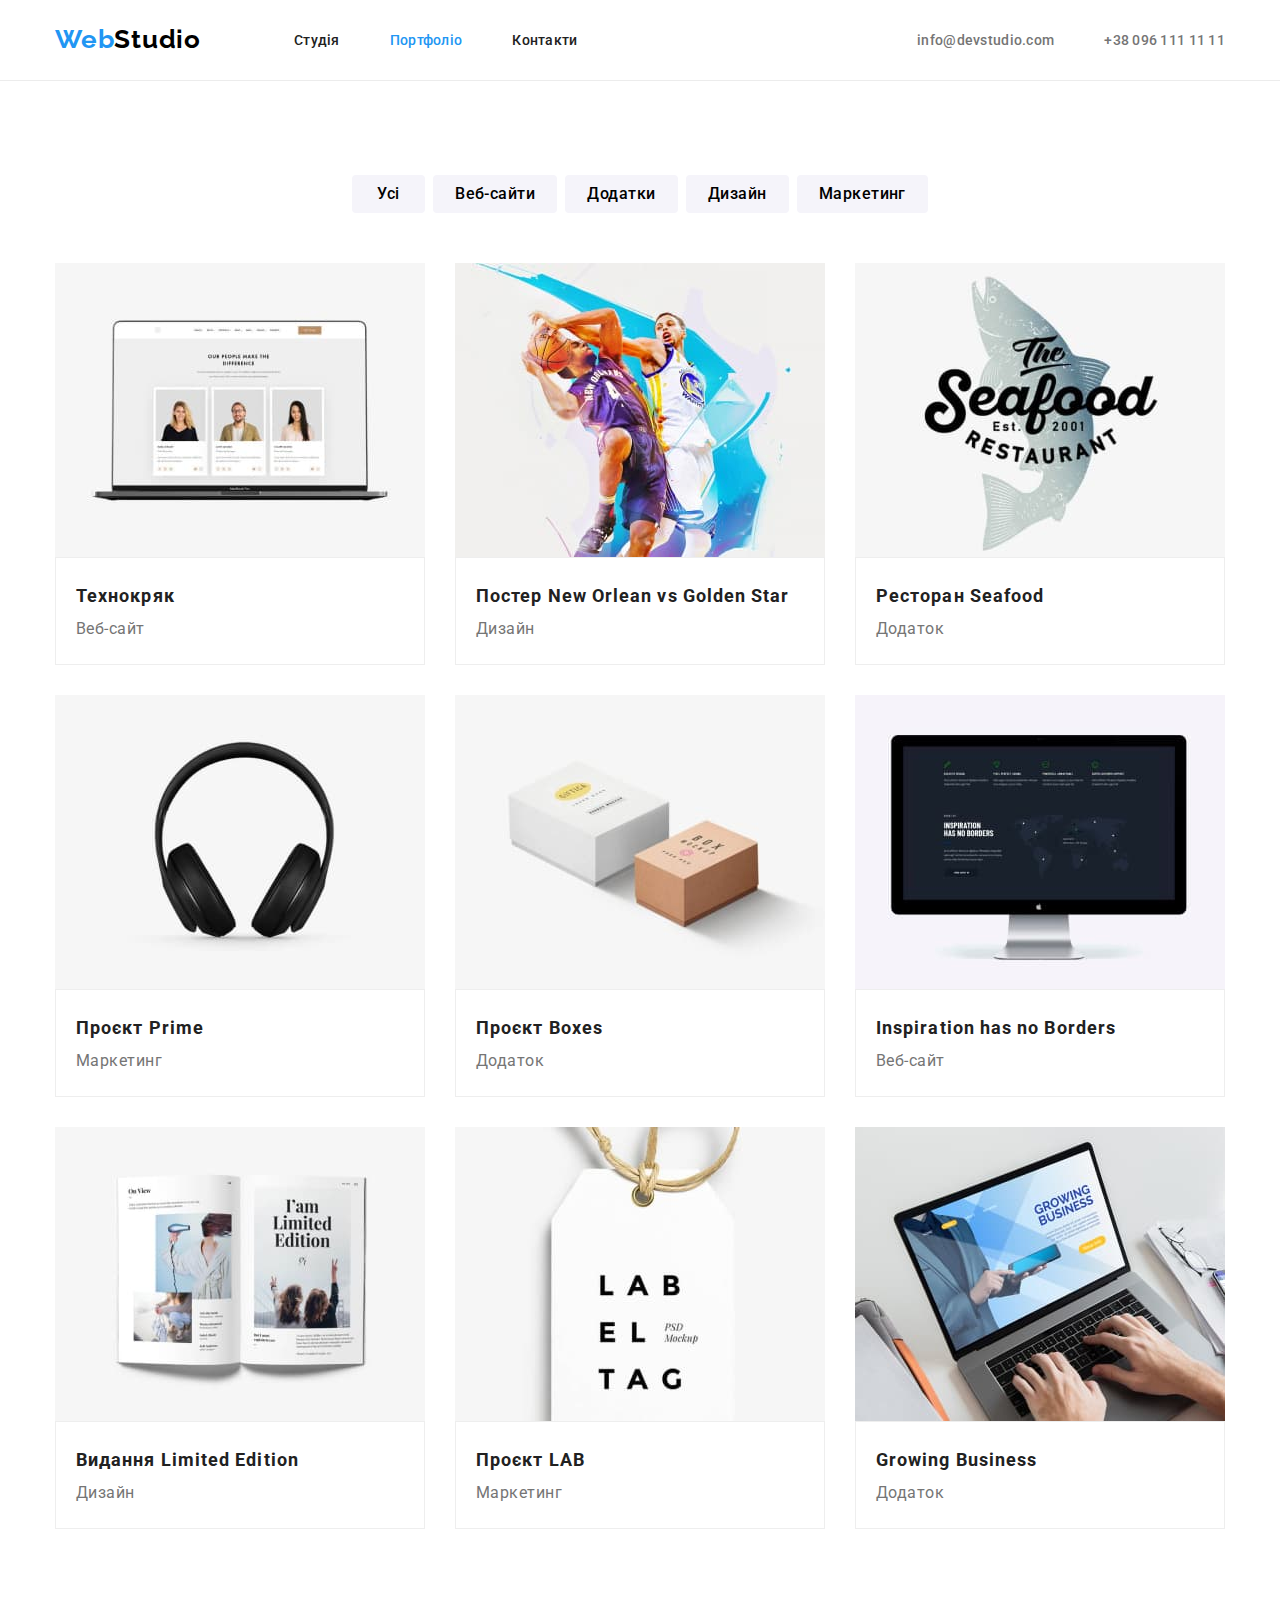
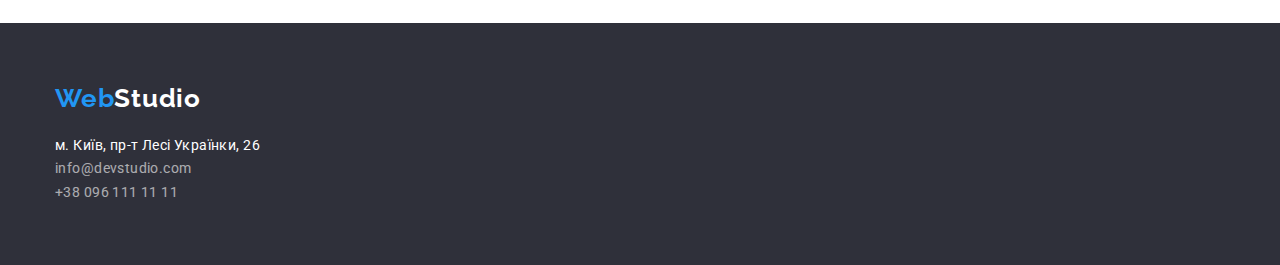
==== commit 6cae8e1b: "крайня геометрія структура контейнерів" ====
--- a/portfolio.html
+++ b/portfolio.html
@@ -41,7 +41,7 @@
     </div>
   </header>
   <main>
-    <section class="container section">
+    <section class="section">
       <!-- Портфоліо -->
       <h1 class="visually-hidden">Портфоліо</h1>
       <div class="container">
@@ -62,19 +62,17 @@
             <button type="button" class="button primaru">Маркетинг</button>
           </li>
         </ul>
-      </div>
-
-      <div class="container">
+      
         <ul class="portfolio card-set">
 
 
-          <li class="item border">
+          <li class="item">
             <article class="card">
               <a href="" class="portfolio-link link">
                 <img src="./images/portfolio/laptop.jpg" alt="ноутбук з зображенням веб-сторінки" width="370" />
               <!-- </a>
               <a href="" class="portfolio-link link"> -->
-                <div class="text">
+                <div class="card-text">
                   <h2 class="text-title">Технокряк</h2>
                   <p class="portfolio-subtitle">Веб-сайт</p>
                 </div>
@@ -83,13 +81,13 @@
             </article>
           </li>
 
-          <li class="item border">
+          <li class="item">
             <article class="card">
               <a href="" class="portfolio-link link">
                 <img src="./images/portfolio/basketball.jpg" alt="два хлоаця грають в баскетбол" width="370" />
               <!-- </a>
               <a href="" class="portfolio-link link"> -->
-                <div class="text">
+                <div class="card-text">
                   <h2 class="text-title">Постер <span lang="en">New Orlean vs Golden Star</span></h2>
                   <p class="portfolio-subtitle">Дизайн</p>
                 </div>
@@ -97,14 +95,14 @@
             </article>
           </li>
 
-          <li class="item border">
+          <li class="item">
             <article class="card">
               <a href="" class="portfolio-link link">
                 <img src="./images/portfolio/seafood.jpg" alt="логотип ресторану з однотонним лососем на задньому фоні"
                   width="370" />
               <!-- </a>
               <a href="" class="portfolio-link link"> -->
-                <div class="text">
+                <div class="card-text">
                   <h2 class="text-title">Ресторан <span lang="en">Seafood</span></h2>
                   <p class="portfolio-subtitle">Додаток</p>
                 </div>
@@ -112,14 +110,14 @@
             </article>
           </li>
 
-          <li class="item border">
+          <li class="item">
             <article class="card">
               <a href="" class="portfolio-link link">
                 <img src="./images/portfolio/headphones.jpg" alt="навушники" width="370" />
               <!-- </a>
 
               <a href="" class="portfolio-link link"> -->
-                <div class="text">
+                <div class="card-text">
                   <h2 class="text-title">Проєкт <span lang="en">Prime</span></h2>
                   <p class="portfolio-subtitle">Маркетинг</p>
                 </div>
@@ -128,13 +126,13 @@
             </article>
           </li>
 
-          <li class="item border">
+          <li class="item">
             <article class="card">
               <a href="" class="portfolio-link link">
                 <img src="./images/portfolio/boxes.jpg" alt="дві коробки" width="370" />
               <!-- </a>
               <a href="" class="portfolio-link link"> -->
-                <div class="text">
+                <div class="card-text">
                   <h2 class="text-title">Проєкт <span lang="en">Boxes</span></h2>
                   <p class="portfolio-subtitle">Додаток</p>
                 </div>
@@ -143,13 +141,13 @@
             </article>
           </li>
 
-          <li class="item border">
+          <li class="item">
             <article class="card">
               <a href="" class="portfolio-link link">
                 <img src="./images/portfolio/iMac.jpg" alt="комп'ютер відомої марки" width="370" />
               <!-- </a>
               <a href="" class="portfolio-link link"> -->
-                <div class="text">
+                <div class="card-text">
                   <h2 class="text-title" lang="en">Inspiration has no Borders</h2>
                   <p class="portfolio-subtitle">Веб-сайт</p>
                 </div>
@@ -163,7 +161,7 @@
                 <img src="./images/portfolio/book.jpg" alt="журнал" width="370" />
               <!-- </a>
               <a href="" class="portfolio-link link"> -->
-                <div class="text">
+                <div class="card-text">
                   <h2 class="text-title">Видання <span lang="en">Limited Edition</span></h2>
                   <p class="portfolio-subtitle">Дизайн</p>
                 </div>
@@ -172,13 +170,13 @@
             </article>
           </li>
 
-          <li class="item border">
+          <li class="item">
             <article class="card">
               <a href="" class="portfolio-link link">
                 <img src="./images/portfolio/lab.jpg" alt="картонний ярлик з логотипом проєкту" width="370" />
               <!-- </a>
               <a href="" class="portfolio-link link"> -->
-                <div class="text">
+                <div class="card-text">
                   <h2 class="text-title">Проєкт <span lang="en">LAB</span></h2>
                   <p class="portfolio-subtitle">Маркетинг</p>
                 </div>
@@ -186,13 +184,13 @@
             </article>
           </li>
 
-          <li class="item border">
+          <li class="item">
             <article class="card">
                 <a href="" class="portfolio-link link">
                   <img src="./images/portfolio/hands.jpg" alt="руки над клавіатурою ноутбуку" width="370" />
                 <!-- </a>
                 <a href="" class="portfolio-link link"> -->
-                  <div class="text">
+                  <div class="card-text">
                     <h2 class="text-title" lang="en">Growing Business</h2>
                     <p class="portfolio-subtitle">Додаток</p>
                   </div>
--- a/css/styles.css
+++ b/css/styles.css
@@ -16,18 +16,18 @@
 
 /* Решта коду */
 :root {
-  --primary-text-color: rgba(117, 117, 117, 1);
-  --title-color: rgba(33, 33, 33, 1);
-  --accent-color: rgba(33, 150, 243, 1);
-  --button-color: var(--title-color);
-  --button-background: rgba(245, 244, 250, 1);
-  --bgc-secondary: rgba(245, 244, 250, 1);
-  --common-bgc: rgba(255, 255, 255, 1);
-  --footer-hero-bgc: rgba(47, 48, 58, 1);
-  --portfolio-card-border-color: rgba(238, 238, 238, 1);
-  --second-half-logo: rgba(0, 0, 0, 1);
-  --address-link-color-footer: rgba(255, 255, 255, 0.6);
-  --header-bottom-border: rgba(236, 236, 236, 1);
+  --primary-text-color:#757575;
+  --title-color: #212121;
+  --accent-color: #2196F3;
+  --button-color: #212121;
+  --button-background: #F5F4FA;
+  --bgc-secondary: #F5F4FA;
+  --common-bgc: #FFFFFF;
+  --footer-hero-bgc: #2F303A;
+  --portfolio-card-border-color: #EEEEEE;
+  --second-half-logo: #000000;
+  --address-link-color-footer: #FFFFFF;
+  --header-bottom-border: #ECECEC;
   --card-gap: 30px;
 }
 
@@ -36,7 +36,7 @@
   background-color: #ffffff;
   font-family: Roboto, sans-serif;
   letter-spacing: 0.03em;
-  font-size: 14;
+  font-size: 14px;
 }
 
 img {
@@ -59,7 +59,13 @@
   
   
 }
-
+address{
+  font-style: normal;
+}
+
+button{
+  border: none;
+}
 
 
 
@@ -122,16 +128,13 @@
 .button.secondary {
   padding: 10px 32px;
   
-
-
   background-color: var(--accent-color);
   color: rgba(255, 255, 255, 1);
   line-height: 1.87;
   font-weight: 700;
   min-width: 216px;
   text-align: center;
-  box-shadow: 0px 4px 4px rgba(0, 0, 0, 0.15);
-  
+  letter-spacing: 0.06em;
   /* position: absolute;
     width: 216px;
     height: 50px;
@@ -186,6 +189,7 @@
 }
 
 /* cстилізація всіх заголовків */
+p,
 h1,
 h2,
 h3,
@@ -194,6 +198,7 @@
 h6 {
   
   margin: 0;
+  padding: 0;
 }
 
 /* .nav-links .link{
@@ -309,20 +314,13 @@
 
 /* стилізація блоку герой */
 
-.hero-title>h1 {
+
+
+.hero .hero-title {
+  letter-spacing: 0.06em;
+  margin: 0 auto;
+
   color: #fff;
-  /* line-height: 1.36px; */
-  /* margin: 0 auto; */
-  letter-spacing: 0.06em;
-}
-
-
-.hero.section{
-  padding-top: 200px;
-  padding-bottom: 200px;
-}
-.hero>.hero-title {
-  
   width: 696px;
   font-weight: 900;
   font-size: 44px;
@@ -359,6 +357,7 @@
   font-size: 14px;
   line-height: 1.7;
   letter-spacing: 0.03em;
+  
 
 }
 
@@ -368,10 +367,18 @@
 }
 
 .address-links .contact {
-  color: rgba(255, 255, 255, 0.6);
+  
+  color: var(--address-link-color-footer);
   font-size: 14px;
   line-height: 1.7;
   letter-spacing: 0.03em;
+  opacity: 60%;
+}
+.address-links .item{
+  margin-top: 9px;
+  margin-bottom: 0;
+  margin-right: 0;
+  margin-left: 0;
 }
 
 .address-links .contact:hover,
@@ -408,13 +415,12 @@
 }
 
 div.card-content{
-  margin-top: 30px;
-  margin-bottom: 30px;
-}
-
-.team .card-text {
-  margin-top: 0;
-  margin-bottom: 0;
+  padding-top: 30px;
+  padding-bottom: 30px;
+}
+
+.team .card-job {
+  
   color: var(--primary-text-color);
   font-size: 16px;
   line-height: 1.18;
@@ -668,12 +674,12 @@
 -окрема утиліта з нижнім падингом
 
 */
-.padding-footer{
+footer{
   padding-top: 60px;
   padding-bottom: 60px;
 }
 
-.text{
+.card-text{
   
   
   border: 1px solid var(--portfolio-card-border-color);
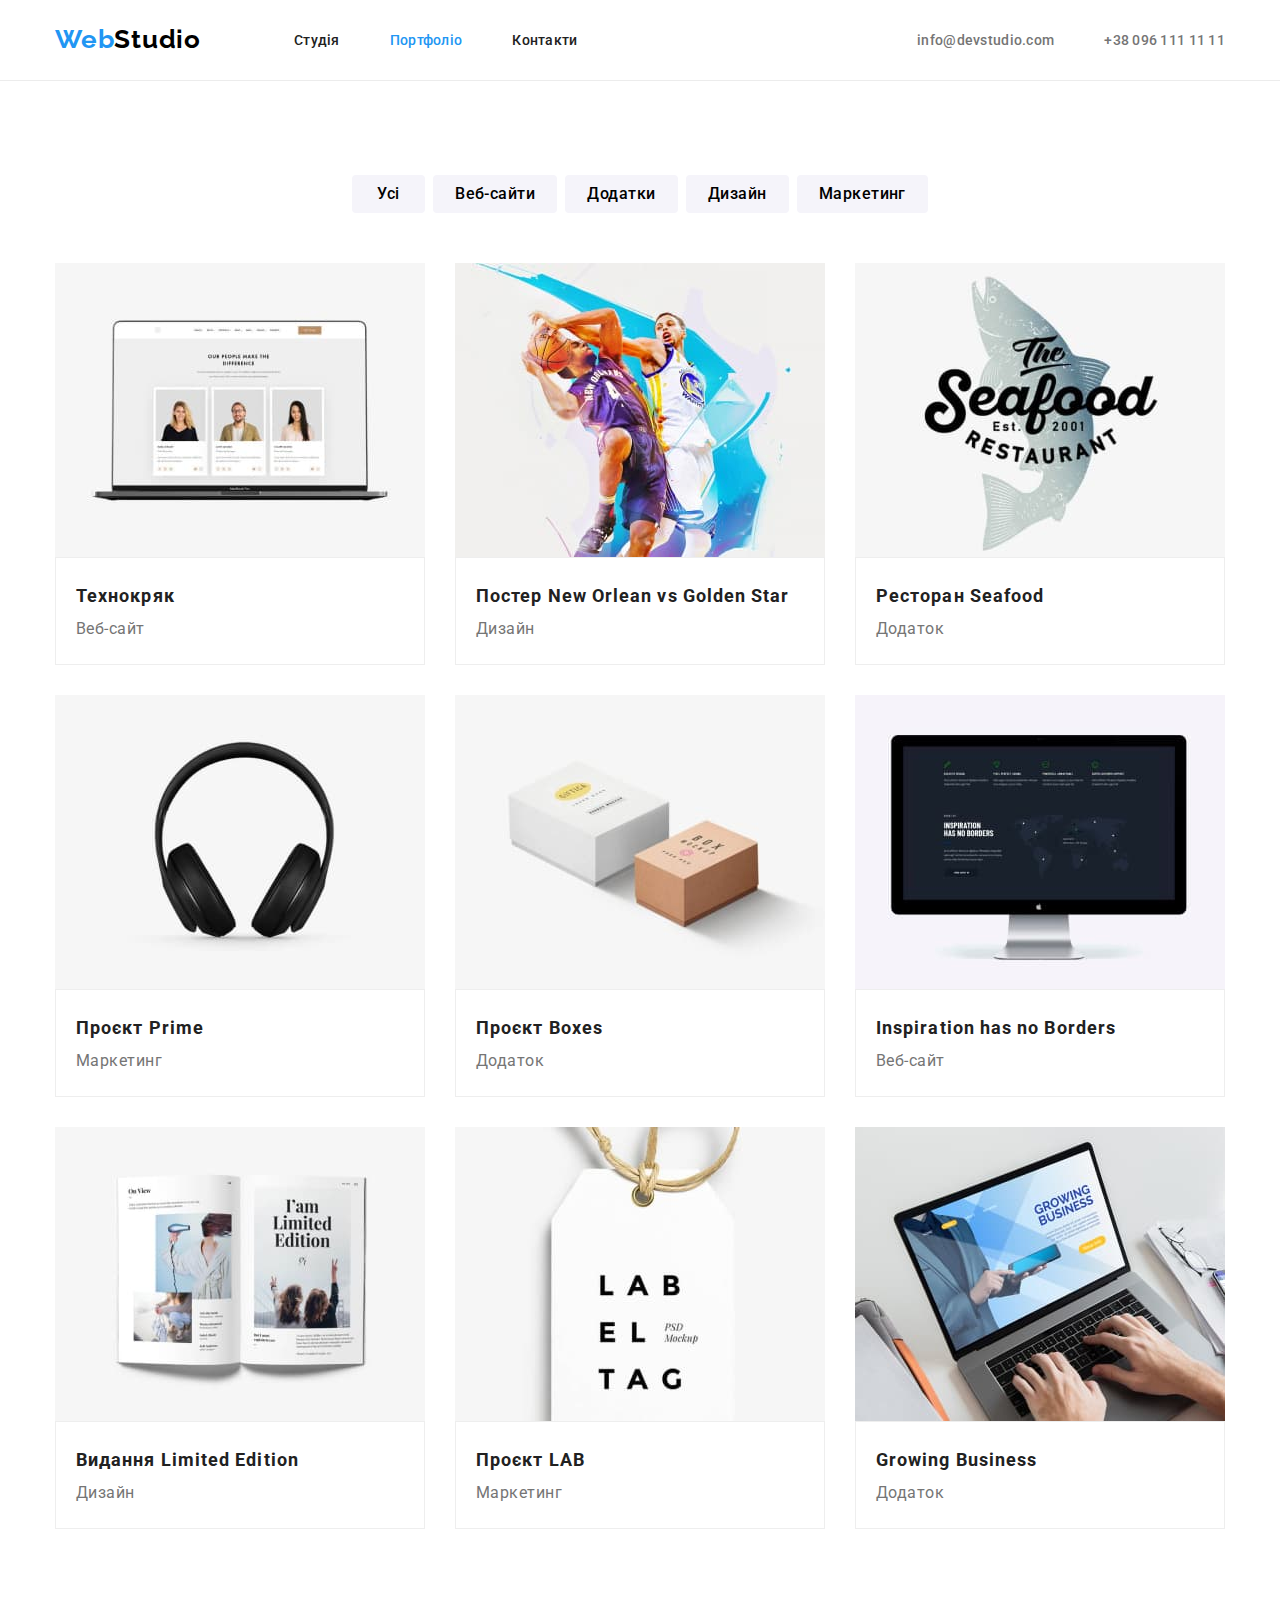
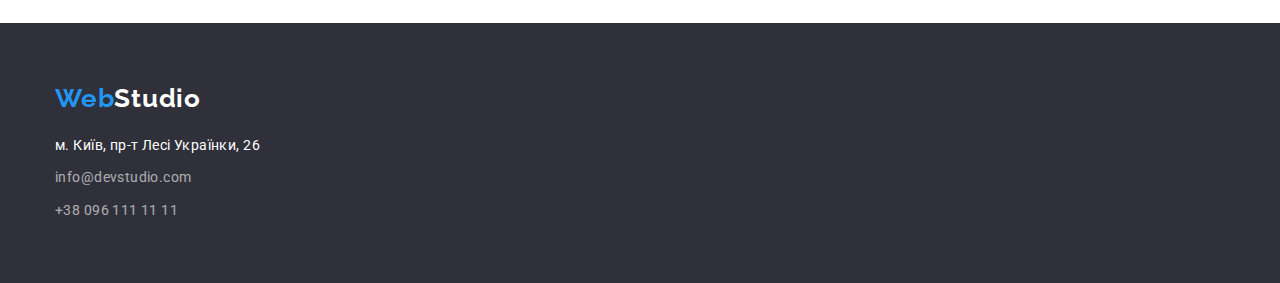
==== commit 744fc24e: "header and footer in portfolio" ====
--- a/portfolio.html
+++ b/portfolio.html
@@ -17,6 +17,7 @@
   <header class="header">
     <div class="container flex-container">
       <nav class="nav">
+
         <a href="./index.html" lang="en" class="logo"><span class="logo-link">Web</span><span></span>Studio</a>
         <ul class="nav-links list">
           <li class="item">
@@ -27,17 +28,19 @@
           </li>
           <li class="item"><a href="" class="link">Контакти</a></li>
         </ul>
+
+
       </nav>
-      <div class="contacts flex-container">
-        <ul class="nav-contacts list">
-          <li>
-            <a href="mailto:info@devstudio.com" class="contact link link">info@devstudio.com</a>
-          </li>
-          <li>
-            <a href="tel:+380961111111" class="contact link link">+38 096 111 11 11</a>
-          </li>
-        </ul>
-      </div>
+
+      <ul class="nav-contacts list">
+        <li>
+          <a href="mailto:info@devstudio.com" class="contact link link">info@devstudio.com</a>
+        </li>
+        <li>
+          <a href="tel:+380961111111" class="contact link link">+38 096 111 11 11</a>
+        </li>
+      </ul>
+
     </div>
   </header>
   <main>
@@ -202,7 +205,7 @@
     </section>
   </main>
   <footer class="footer">
-    <div class="container padding-footer">
+    <div class="container ">
       <a lang="en" href="./index.html" class="footer-logo"><span class="logo-link">Web</span>Studio</a>
       <address class="address">
         <ul class="address-links list">
@@ -210,10 +213,10 @@
             <a href="https://goo.gl/maps/rEYh6PdM1hheBsNV8" class="link" target="_blank"
               rel="nooper noreferrer nofollow"><span class="map">м. Київ, пр-т Лесі Українки, 26</span></a>
           </li>
-          <li>
+          <li class="item">
             <a href="mailto:info@devstudio.com" class="contact link">info@devstudio.com</a>
           </li>
-          <li>
+          <li class="item">
             <a href="tel:+380961111111" class="contact link">+38 096 111 11 11</a>
           </li>
         </ul>
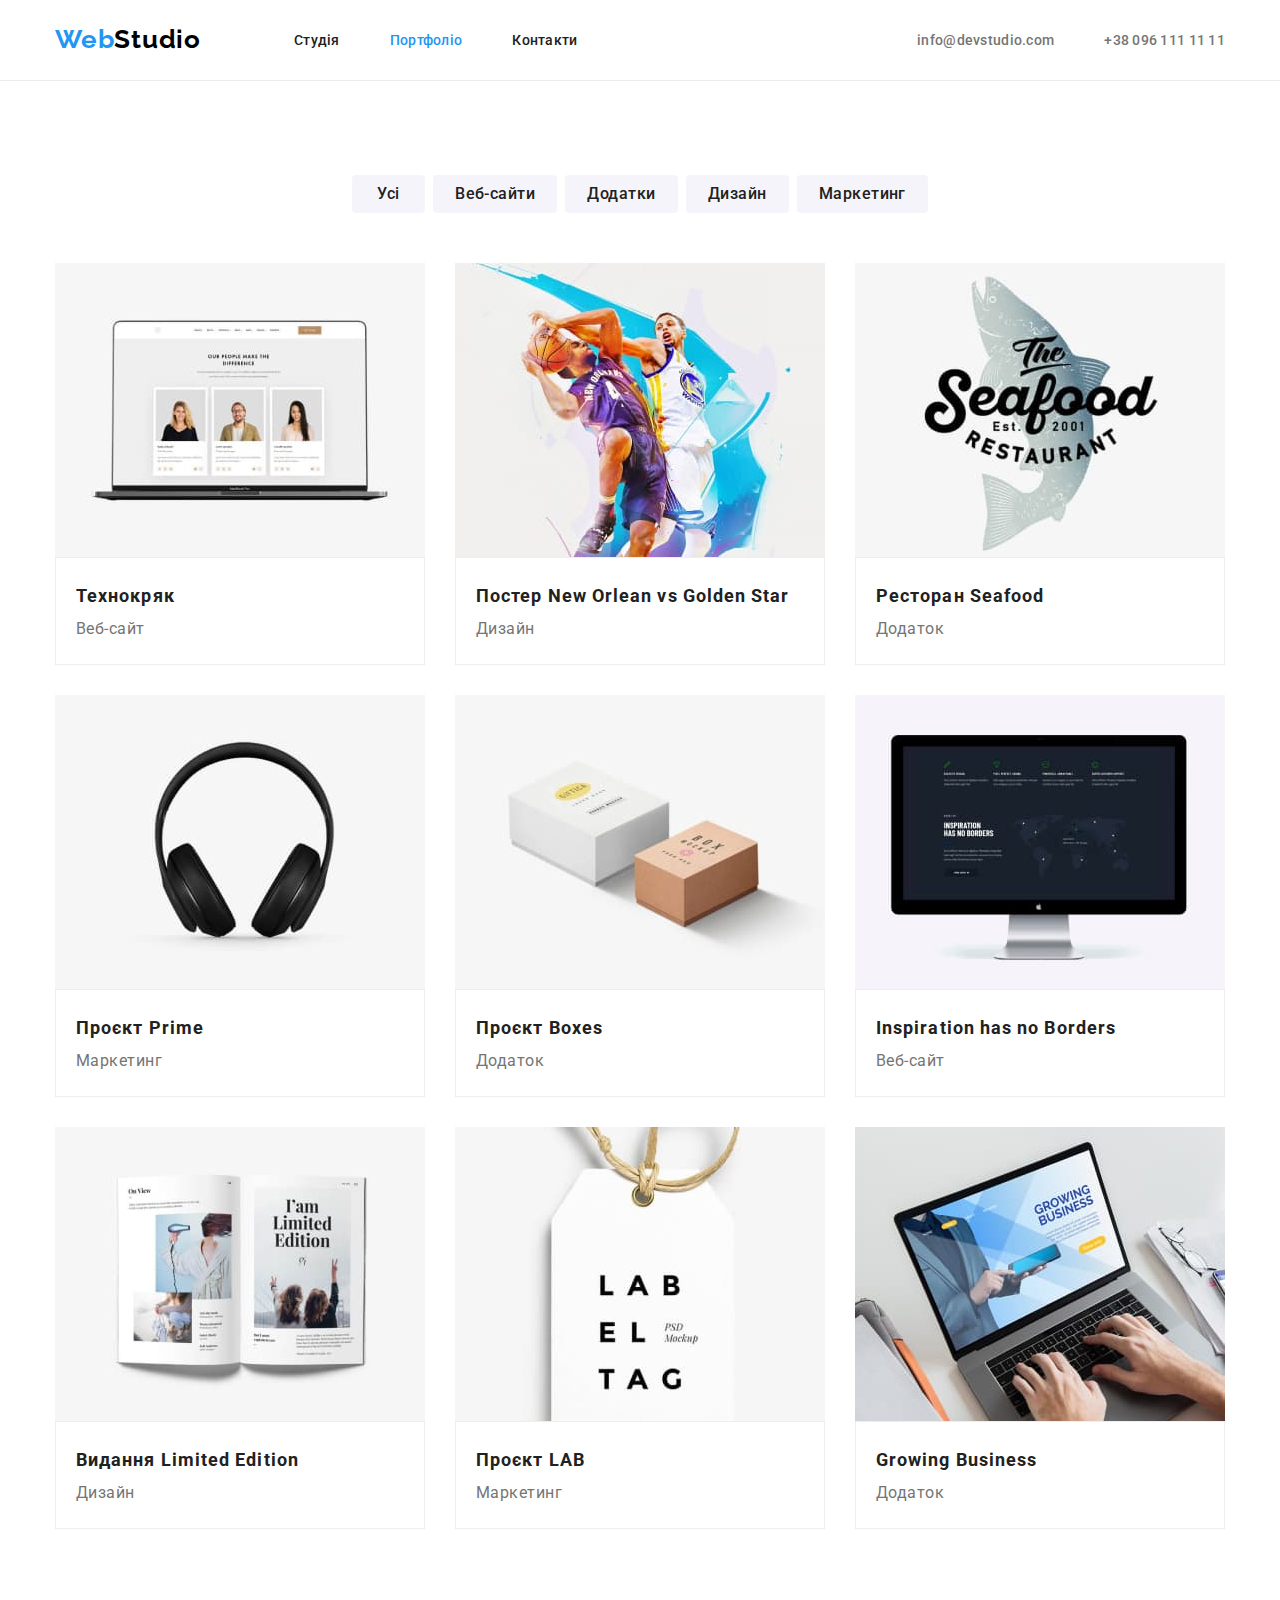
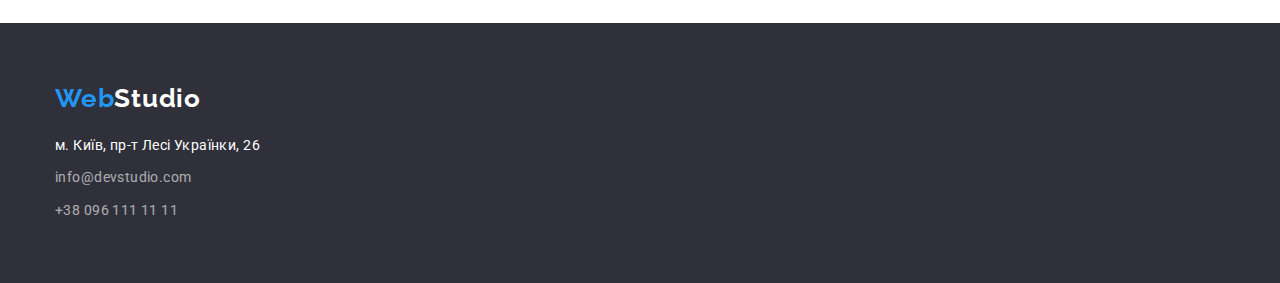
==== commit b790b0bc: "edit small things css and cards portfolio" ====
--- a/portfolio.html
+++ b/portfolio.html
@@ -44,7 +44,7 @@
     </div>
   </header>
   <main>
-    <section class="section">
+    <section class="section portfolio">
       <!-- Портфоліо -->
       <h1 class="visually-hidden">Портфоліо</h1>
       <div class="container">
@@ -65,30 +65,23 @@
             <button type="button" class="button primaru">Маркетинг</button>
           </li>
         </ul>
-      
-        <ul class="portfolio card-set">
-
-
-          <li class="item">
-            <article class="card">
-              <a href="" class="portfolio-link link">
-                <img src="./images/portfolio/laptop.jpg" alt="ноутбук з зображенням веб-сторінки" width="370" />
-              <!-- </a>
-              <a href="" class="portfolio-link link"> -->
-                <div class="card-text">
-                  <h2 class="text-title">Технокряк</h2>
-                  <p class="portfolio-subtitle">Веб-сайт</p>
-                </div>
-              </a>
-
-            </article>
+
+        <ul class="card-set list">
+          <li class="item">
+            <a href="" class="portfolio-link link">
+              <img src="./images/portfolio/laptop.jpg" alt="ноутбук з зображенням веб-сторінки" width="370" />
+              <div class="card-text">
+                <h2 class="text-title">Технокряк</h2>
+                <p class="portfolio-subtitle">Веб-сайт</p>
+              </div>
+            </a>
           </li>
 
           <li class="item">
             <article class="card">
               <a href="" class="portfolio-link link">
                 <img src="./images/portfolio/basketball.jpg" alt="два хлоаця грають в баскетбол" width="370" />
-              <!-- </a>
+                <!-- </a>
               <a href="" class="portfolio-link link"> -->
                 <div class="card-text">
                   <h2 class="text-title">Постер <span lang="en">New Orlean vs Golden Star</span></h2>
@@ -103,7 +96,7 @@
               <a href="" class="portfolio-link link">
                 <img src="./images/portfolio/seafood.jpg" alt="логотип ресторану з однотонним лососем на задньому фоні"
                   width="370" />
-              <!-- </a>
+                <!-- </a>
               <a href="" class="portfolio-link link"> -->
                 <div class="card-text">
                   <h2 class="text-title">Ресторан <span lang="en">Seafood</span></h2>
@@ -117,7 +110,7 @@
             <article class="card">
               <a href="" class="portfolio-link link">
                 <img src="./images/portfolio/headphones.jpg" alt="навушники" width="370" />
-              <!-- </a>
+                <!-- </a>
 
               <a href="" class="portfolio-link link"> -->
                 <div class="card-text">
@@ -133,7 +126,7 @@
             <article class="card">
               <a href="" class="portfolio-link link">
                 <img src="./images/portfolio/boxes.jpg" alt="дві коробки" width="370" />
-              <!-- </a>
+                <!-- </a>
               <a href="" class="portfolio-link link"> -->
                 <div class="card-text">
                   <h2 class="text-title">Проєкт <span lang="en">Boxes</span></h2>
@@ -148,7 +141,7 @@
             <article class="card">
               <a href="" class="portfolio-link link">
                 <img src="./images/portfolio/iMac.jpg" alt="комп'ютер відомої марки" width="370" />
-              <!-- </a>
+                <!-- </a>
               <a href="" class="portfolio-link link"> -->
                 <div class="card-text">
                   <h2 class="text-title" lang="en">Inspiration has no Borders</h2>
@@ -162,7 +155,7 @@
             <article class="card">
               <a href="" class="portfolio-link link">
                 <img src="./images/portfolio/book.jpg" alt="журнал" width="370" />
-              <!-- </a>
+                <!-- </a>
               <a href="" class="portfolio-link link"> -->
                 <div class="card-text">
                   <h2 class="text-title">Видання <span lang="en">Limited Edition</span></h2>
@@ -177,7 +170,7 @@
             <article class="card">
               <a href="" class="portfolio-link link">
                 <img src="./images/portfolio/lab.jpg" alt="картонний ярлик з логотипом проєкту" width="370" />
-              <!-- </a>
+                <!-- </a>
               <a href="" class="portfolio-link link"> -->
                 <div class="card-text">
                   <h2 class="text-title">Проєкт <span lang="en">LAB</span></h2>
@@ -189,15 +182,15 @@
 
           <li class="item">
             <article class="card">
-                <a href="" class="portfolio-link link">
-                  <img src="./images/portfolio/hands.jpg" alt="руки над клавіатурою ноутбуку" width="370" />
+              <a href="" class="portfolio-link link">
+                <img src="./images/portfolio/hands.jpg" alt="руки над клавіатурою ноутбуку" width="370" />
                 <!-- </a>
                 <a href="" class="portfolio-link link"> -->
-                  <div class="card-text">
-                    <h2 class="text-title" lang="en">Growing Business</h2>
-                    <p class="portfolio-subtitle">Додаток</p>
-                  </div>
-                </a>
+                <div class="card-text">
+                  <h2 class="text-title" lang="en">Growing Business</h2>
+                  <p class="portfolio-subtitle">Додаток</p>
+                </div>
+              </a>
             </article>
           </li>
         </ul>
--- a/css/styles.css
+++ b/css/styles.css
@@ -88,9 +88,7 @@
   font-size: 16px;
   border-radius: 4px;
   background-color: var(--button-background);
-  /* border: 4px solid #f5f4fa; */
-  border: 1px solid transparent;
-  
+
 
 }
 
@@ -103,6 +101,7 @@
   font-family: inherit;
   background-color: var(--button-background);
   border: transparent;
+  color: var(--button-color);
   
   font-weight: 500;
   font-size: 16px;
@@ -440,7 +439,7 @@
   text-align: center;
   color: var(--title-color);
 }
-.team .item{
+.team .item-worker{
   background: #FFFFFF;
 /* material shadow v1 */
   min-width: 270px;
@@ -461,8 +460,9 @@
 /* утіліта для видалення оформлення списку */
 .list {
   list-style: none;
-  padding-top: 0;
-  padding-left: 0;
+  padding: 0;
+  margin: 0;
+  
 
 
 }
@@ -573,7 +573,7 @@
 
 }
 
-ul.list .item:not(:last-child) {
+ul.list .item-worker:not(:last-child) {
   margin-right: 30px;
 }
 
@@ -622,22 +622,19 @@
 } */
 
 .card-set {
-  padding: 0px;
-  margin: 0px;
-  list-style: none;
 
   display: flex;
   flex-wrap: wrap;
-  /* padding-bottom: 94px; */
+ 
 
   margin-top: calc(-1*var(--card-gap));
   margin-left: calc(-1*var(--card-gap));
-  /* outline: red 2px solid; */
-
-
-}
-
-.portfolio.card-set .item {
+
+
+
+}
+
+.portfolio .card-set .item {
 
   flex-basis: calc(100%/3 - var(--card-gap));
   margin-left: var(--card-gap);
